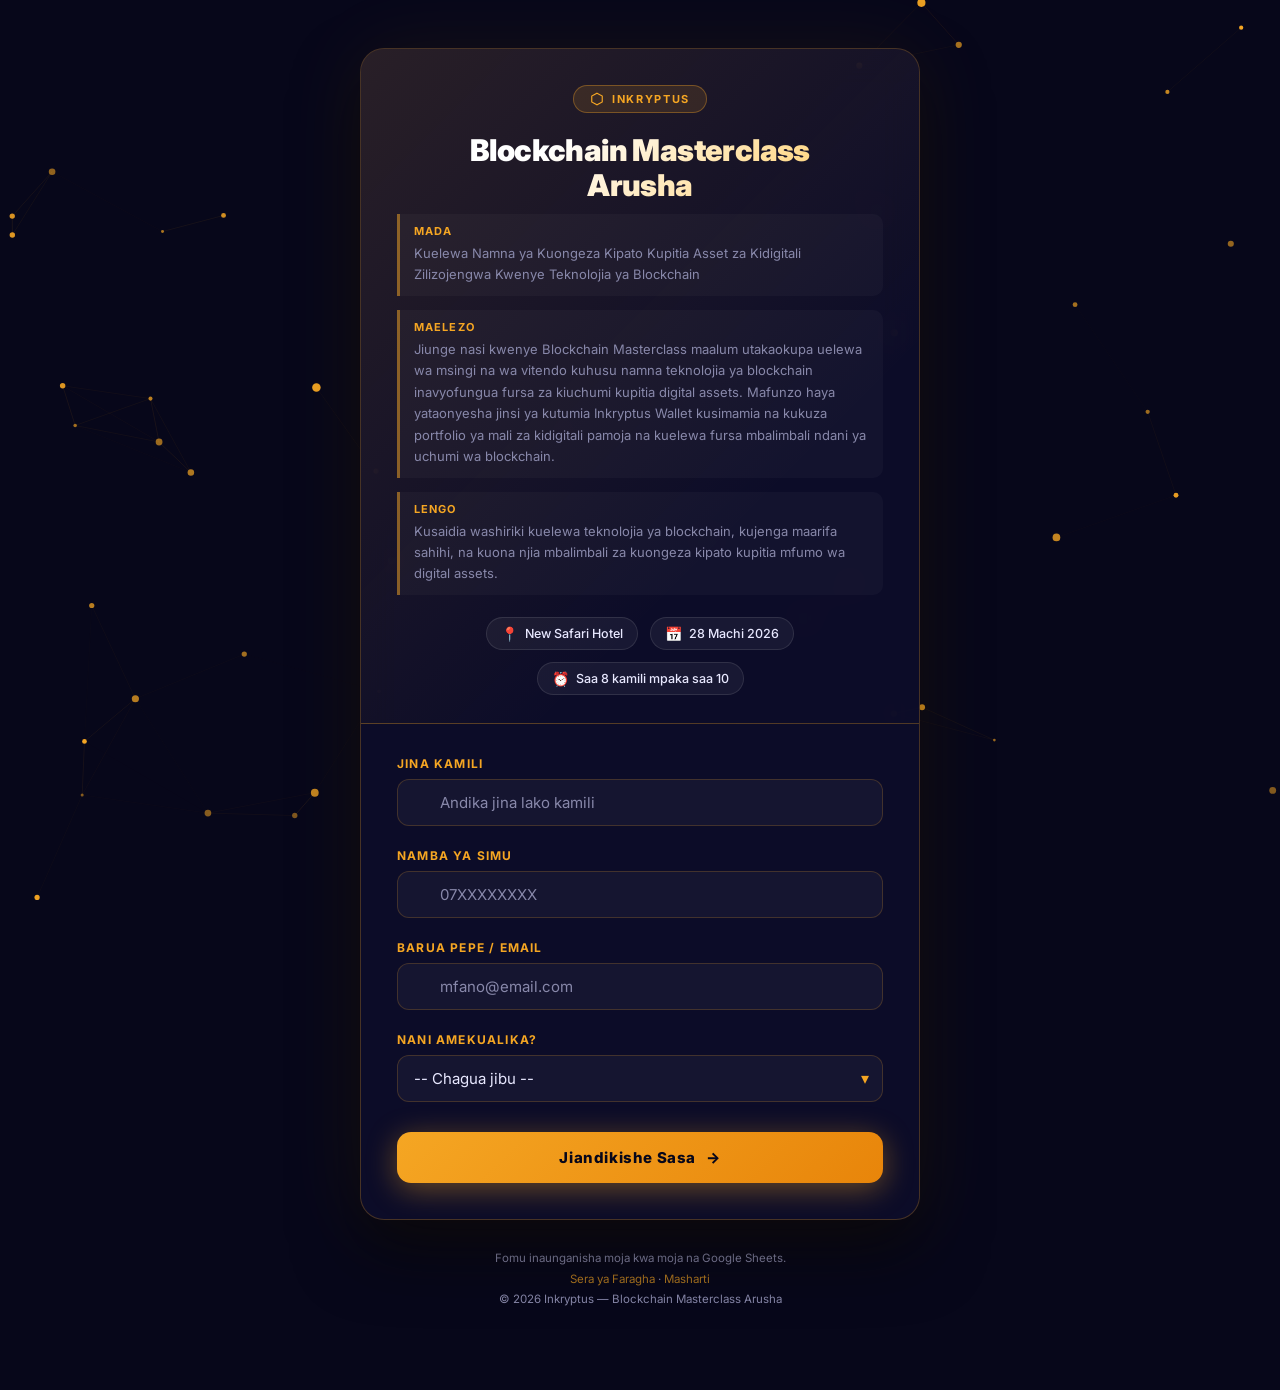
==== registration.html @ 5f35ef3e "Add files via upload" ====
<!DOCTYPE html>
<html lang="sw">
<head>
  <meta charset="UTF-8" />
  <meta name="viewport" content="width=device-width, initial-scale=1.0" />
  <title>Blockchain Masterclass Arusha – Jiandikishe</title>
  <link href="https://fonts.googleapis.com/css2?family=Inter:wght@300;400;500;600;700;800;900&display=swap" rel="stylesheet" />
  <style>
    *, *::before, *::after { box-sizing: border-box; margin: 0; padding: 0; }

    :root {
      --gold:    #f5a623;
      --gold-lt: #ffc857;
      --dark:    #07071a;
      --card:    #0e0e2c;
      --border:  rgba(245, 166, 35, 0.25);
      --text:    #e8e8ff;
      --muted:   #8888aa;
      --green:   #00e5a0;
    }

    html { scroll-behavior: smooth; }

    body {
      font-family: 'Inter', sans-serif;
      background: var(--dark);
      color: var(--text);
      min-height: 100vh;
      overflow-x: hidden;
    }

    /* ── animated canvas background ── */
    #hero-canvas {
      position: fixed;
      inset: 0;
      z-index: 0;
      pointer-events: none;
    }

    /* ── page layout ── */
    .page {
      position: relative;
      z-index: 1;
      display: flex;
      flex-direction: column;
      align-items: center;
      padding: 48px 16px 80px;
    }

    /* ── glass card ── */
    .card {
      background: rgba(14, 14, 44, 0.80);
      backdrop-filter: blur(18px);
      -webkit-backdrop-filter: blur(18px);
      border: 1px solid var(--border);
      border-radius: 24px;
      width: 100%;
      max-width: 560px;
      overflow: hidden;
      box-shadow: 0 0 80px rgba(245, 166, 35, 0.07), 0 32px 64px rgba(0,0,0,0.55);
    }

    /* ── card header ── */
    .card-header {
      position: relative;
      padding: 36px 36px 28px;
      background: linear-gradient(135deg, rgba(245,166,35,0.12) 0%, rgba(7,7,26,0) 70%);
      border-bottom: 1px solid var(--border);
      text-align: center;
    }

    .brand-badge {
      display: inline-flex;
      align-items: center;
      gap: 8px;
      background: rgba(245,166,35,0.12);
      border: 1px solid rgba(245,166,35,0.35);
      border-radius: 999px;
      padding: 6px 16px;
      font-size: 11px;
      font-weight: 700;
      letter-spacing: 0.15em;
      color: var(--gold);
      text-transform: uppercase;
      margin-bottom: 20px;
    }
    .brand-badge svg { width: 14px; height: 14px; }

    .card-header h1 {
      font-size: clamp(22px, 5vw, 30px);
      font-weight: 900;
      letter-spacing: -0.02em;
      line-height: 1.15;
      background: linear-gradient(135deg, #ffffff 30%, var(--gold-lt) 100%);
      -webkit-background-clip: text;
      -webkit-text-fill-color: transparent;
      background-clip: text;
      margin-bottom: 12px;
    }

    .card-header p {
      font-size: 13.5px;
      color: var(--muted);
      line-height: 1.65;
      max-width: 420px;
      margin: 0 auto 22px;
    }

    .event-meta {
      display: flex;
      justify-content: center;
      flex-wrap: wrap;
      gap: 12px;
    }

    .meta-pill {
      display: flex;
      align-items: center;
      gap: 7px;
      background: rgba(255,255,255,0.05);
      border: 1px solid rgba(255,255,255,0.1);
      border-radius: 999px;
      padding: 7px 14px;
      font-size: 12.5px;
      color: var(--text);
      font-weight: 500;
    }
    .meta-pill .dot {
      width: 7px; height: 7px;
      border-radius: 50%;
      background: var(--green);
      box-shadow: 0 0 8px var(--green);
      flex-shrink: 0;
    }
    .meta-pill .icon { font-size: 14px; }

    /* ── form body ── */
    .card-body { padding: 32px 36px 36px; }

    .field { margin-bottom: 22px; }

    label {
      display: block;
      font-size: 12px;
      font-weight: 700;
      letter-spacing: 0.1em;
      text-transform: uppercase;
      color: var(--gold);
      margin-bottom: 8px;
    }

    .input-wrap {
      position: relative;
      display: flex;
      align-items: center;
    }
    .input-wrap .input-icon {
      position: absolute;
      left: 14px;
      color: var(--muted);
      font-size: 16px;
      pointer-events: none;
    }

    input[type="text"],
    input[type="tel"],
    input[type="email"] {
      width: 100%;
      background: rgba(255,255,255,0.04);
      border: 1px solid rgba(245,166,35,0.2);
      border-radius: 12px;
      color: var(--text);
      font-family: inherit;
      font-size: 15px;
      padding: 13px 16px 13px 42px;
      outline: none;
      transition: border-color 0.2s, box-shadow 0.2s, background 0.2s;
    }
    input::placeholder { color: var(--muted); }
    input:focus {
      border-color: var(--gold);
      background: rgba(245,166,35,0.05);
      box-shadow: 0 0 0 3px rgba(245,166,35,0.12);
    }
    input:valid:not(:placeholder-shown) {
      border-color: rgba(0, 229, 160, 0.5);
    }

    /* ── header description sections ── */
    .header-desc {
      text-align: left;
      margin-bottom: 22px;
      display: flex;
      flex-direction: column;
      gap: 14px;
    }
    .desc-section {
      background: rgba(255,255,255,0.03);
      border-left: 3px solid rgba(245,166,35,0.5);
      border-radius: 0 10px 10px 0;
      padding: 10px 14px;
    }
    .desc-label {
      display: block;
      font-size: 11px;
      font-weight: 700;
      letter-spacing: 0.1em;
      text-transform: uppercase;
      color: var(--gold);
      margin-bottom: 5px;
    }
    .desc-section p {
      font-size: 13px;
      color: var(--muted);
      line-height: 1.65;
      max-width: none;
      margin: 0;
    }

    /* ── select dropdown ── */
    .select-wrap {
      position: relative;
    }
    .select-wrap::after {
      content: '▾';
      position: absolute;
      right: 14px;
      top: 50%;
      transform: translateY(-50%);
      color: var(--gold);
      font-size: 16px;
      pointer-events: none;
    }
    select {
      width: 100%;
      background: rgba(255,255,255,0.04);
      border: 1px solid rgba(245,166,35,0.2);
      border-radius: 12px;
      color: var(--text);
      font-family: inherit;
      font-size: 15px;
      padding: 13px 40px 13px 16px;
      outline: none;
      appearance: none;
      -webkit-appearance: none;
      cursor: pointer;
      transition: border-color 0.2s, box-shadow 0.2s, background 0.2s;
    }
    select:focus {
      border-color: var(--gold);
      background: rgba(245,166,35,0.05);
      box-shadow: 0 0 0 3px rgba(245,166,35,0.12);
    }
    select option {
      background: #0e0e2c;
      color: var(--text);
      padding: 10px;
    }
    select option:disabled { color: var(--muted); }

    /* ── submit button ── */
    .btn-submit {
      width: 100%;
      margin-top: 8px;
      padding: 16px;
      border: none;
      border-radius: 14px;
      background: linear-gradient(135deg, #f5a623 0%, #e8850a 100%);
      color: #07071a;
      font-family: inherit;
      font-size: 15px;
      font-weight: 800;
      letter-spacing: 0.04em;
      cursor: pointer;
      position: relative;
      overflow: hidden;
      transition: transform 0.15s, box-shadow 0.2s, filter 0.2s;
      box-shadow: 0 6px 30px rgba(245,166,35,0.4);
    }
    .btn-submit::before {
      content: '';
      position: absolute;
      inset: 0;
      background: linear-gradient(135deg, rgba(255,255,255,0.2) 0%, transparent 60%);
      opacity: 0;
      transition: opacity 0.2s;
    }
    .btn-submit:hover { transform: translateY(-2px); box-shadow: 0 10px 40px rgba(245,166,35,0.55); filter: brightness(1.05); }
    .btn-submit:hover::before { opacity: 1; }
    .btn-submit:active { transform: translateY(0); }

    .btn-submit .btn-inner {
      display: flex;
      align-items: center;
      justify-content: center;
      gap: 10px;
    }
    .btn-submit .arrow {
      display: inline-block;
      transition: transform 0.2s;
    }
    .btn-submit:hover .arrow { transform: translateX(5px); }

    /* ── success overlay ── */
    .success-screen {
      display: none;
      padding: 60px 36px;
      text-align: center;
    }
    .success-screen.visible { display: block; }
    .card-body.hidden { display: none; }

    .checkmark-circle {
      width: 80px; height: 80px;
      border-radius: 50%;
      background: rgba(0,229,160,0.12);
      border: 2px solid var(--green);
      display: flex; align-items: center; justify-content: center;
      margin: 0 auto 24px;
      animation: pop 0.4s cubic-bezier(0.34,1.56,0.64,1);
    }
    @keyframes pop {
      from { transform: scale(0); opacity: 0; }
      to   { transform: scale(1); opacity: 1; }
    }
    .checkmark-circle svg { width: 36px; height: 36px; }

    .success-screen h2 {
      font-size: 24px;
      font-weight: 800;
      color: #fff;
      margin-bottom: 10px;
    }
    .success-screen p {
      font-size: 14px;
      color: var(--muted);
      line-height: 1.7;
      max-width: 340px;
      margin: 0 auto;
    }

    /* ── footer ── */
    .footer {
      margin-top: 28px;
      text-align: center;
      font-size: 11.5px;
      color: var(--muted);
      line-height: 1.8;
    }
    .footer a { color: rgba(245,166,35,0.7); text-decoration: none; }
    .footer a:hover { color: var(--gold); }

    /* ── CORS note banner ── */
    .cors-note {
      background: rgba(245,166,35,0.08);
      border: 1px solid rgba(245,166,35,0.2);
      border-radius: 10px;
      padding: 10px 14px;
      font-size: 12px;
      color: var(--muted);
      margin-bottom: 24px;
      line-height: 1.6;
      display: none; /* shown only if JS submit method is used */
    }

    @media (max-width: 480px) {
      .card-header, .card-body { padding-left: 22px; padding-right: 22px; }
      .success-screen { padding: 40px 22px; }
    }
  </style>
</head>
<body>

<!-- animated blockchain network background -->
<canvas id="hero-canvas"></canvas>

<div class="page">
  <div class="card">

    <!-- ════ HEADER ════ -->
    <div class="card-header">
      <div class="brand-badge">
        <!-- hex icon -->
        <svg viewBox="0 0 24 24" fill="none" stroke="currentColor" stroke-width="2">
          <path d="M12 2l9 5v10l-9 5-9-5V7z"/>
        </svg>
        INKRYPTUS
      </div>

      <h1>Blockchain Masterclass<br/>Arusha</h1>

      <div class="header-desc">
        <div class="desc-section">
          <span class="desc-label">Mada</span>
          <p>Kuelewa Namna ya Kuongeza Kipato Kupitia Asset za Kidigitali Zilizojengwa Kwenye Teknolojia ya Blockchain</p>
        </div>
        <div class="desc-section">
          <span class="desc-label">Maelezo</span>
          <p>Jiunge nasi kwenye Blockchain Masterclass maalum utakaokupa uelewa wa msingi na wa vitendo kuhusu namna teknolojia ya blockchain inavyofungua fursa za kiuchumi kupitia digital assets. Mafunzo haya yataonyesha jinsi ya kutumia Inkryptus Wallet kusimamia na kukuza portfolio ya mali za kidigitali pamoja na kuelewa fursa mbalimbali ndani ya uchumi wa blockchain.</p>
        </div>
        <div class="desc-section">
          <span class="desc-label">Lengo</span>
          <p>Kusaidia washiriki kuelewa teknolojia ya blockchain, kujenga maarifa sahihi, na kuona njia mbalimbali za kuongeza kipato kupitia mfumo wa digital assets.</p>
        </div>
      </div>

      <div class="event-meta">
        <div class="meta-pill"><span class="icon">📍</span> New Safari Hotel</div>
        <div class="meta-pill"><span class="icon">📅</span> 28 Machi 2026</div>
        <div class="meta-pill"><span class="icon">⏰</span> Saa 8 kamili mpaka saa 10</div>
      </div>
    </div>

    <!-- ════ FORM BODY ════ -->
    <!--
      IMPORTANT: Google Forms blocks direct CORS POST from external domains.
      The form below uses a hidden iframe target so the page does NOT reload/show CORS error.
      Responses still land in your Google Sheet.
    -->
    <div class="card-body" id="form-body">

      <form
        id="reg-form"
        action="https://docs.google.com/forms/d/e/1FAIpQLSeRY7WX7ybjezkA2uPOrx9lRqA30jNGh1IuWtohwqlj7t0ISw/formResponse"
        method="POST"
        target="hidden-iframe"
        novalidate
      >
        <!-- hidden iframe absorbs Google's redirect response -->
        <iframe name="hidden-iframe" style="display:none;" aria-hidden="true"></iframe>

        <!-- JINA KAMILI -->
        <div class="field">
          <label for="full-name">Jina Kamili</label>
          <div class="input-wrap">
           
            <input
              id="full-name"
              type="text"
              name="entry.750183267"
              placeholder="Andika jina lako kamili"
              required
              autocomplete="name"
            />
          </div>
        </div>

        <!-- NAMBA YA SIMU -->
        <div class="field">
          <label for="phone">Namba ya Simu</label>
          <div class="input-wrap">
            
            <input
              id="phone"
              type="tel"
              name="entry.1461109588"
              placeholder="07XXXXXXXX"
              required
              autocomplete="tel"
            />
          </div>
        </div>

        <!-- BARUA PEPE / EMAIL -->
        <div class="field">
          <label for="email">Barua Pepe / Email</label>
          <div class="input-wrap">
          
            <input
              id="email"
              type="email"
              name="entry.1255278913"
              placeholder="mfano@email.com"
              required
              autocomplete="email"
            />
          </div>
        </div>

        <!-- NANI AMEKUALIKA? -->
        <div class="field">
          <label for="invited">Nani Amekualika?</label>
          <div class="select-wrap">
            <select id="invited" name="entry.1408619273" required>
              <option value="" disabled selected>-- Chagua jibu --</option>
              <option value="NIMEONA MTANDAONI">Nimeona Mtandaoni</option>
              <option value="AMENIALIKA MTU">Amenialika Mtu</option>
              <option value="MIMI NI MTUMIAJI WA INKRYPTUS">Mimi ni Mtumiaji wa Inkryptus</option>
            </select>
          </div>
        </div>

        <button type="submit" class="btn-submit">
          <span class="btn-inner">
            Jiandikishe Sasa
            <span class="arrow">→</span>
          </span>
        </button>

      </form>
    </div>

    <!-- ════ SUCCESS SCREEN ════ -->
    <div class="success-screen" id="success-screen">
      <div class="checkmark-circle">
        <svg viewBox="0 0 24 24" fill="none" stroke="#00e5a0" stroke-width="2.5" stroke-linecap="round" stroke-linejoin="round">
          <polyline points="20 6 9 17 4 12"/>
        </svg>
      </div>
      <h2>Umefanikiwa! 🎉</h2>
      <p>
        Usajili wako umekubaliwa. Tutakutumia maelezo zaidi hivi karibuni.<br/><br/>
        Tunakusubiri <strong>28 Machi 2026</strong> — New Safari Hotel, Arusha.
      </p>
    </div>

  </div><!-- /card -->

  <div class="footer">
    Fomu inaunganisha moja kwa moja na Google Sheets.<br/>
    <a href="https://policies.google.com/privacy" target="_blank" rel="noopener">Sera ya Faragha</a> ·
    <a href="https://policies.google.com/terms" target="_blank" rel="noopener">Masharti</a><br/>
    &copy; 2026 Inkryptus — Blockchain Masterclass Arusha
  </div>
</div><!-- /page -->

<script>
  /* ── blockchain node animation ── */
  (function () {
    const canvas = document.getElementById('hero-canvas');
    const ctx = canvas.getContext('2d');
    let W, H, nodes;

    function resize() {
      W = canvas.width  = window.innerWidth;
      H = canvas.height = window.innerHeight;
    }

    function makeNodes(n) {
      return Array.from({ length: n }, () => ({
        x: Math.random() * W,
        y: Math.random() * H,
        vx: (Math.random() - 0.5) * 0.5,
        vy: (Math.random() - 0.5) * 0.5,
        r: Math.random() * 2.5 + 1,
        pulse: Math.random() * Math.PI * 2,
      }));
    }

    function draw() {
      ctx.clearRect(0, 0, W, H);
      const GOLD  = 'rgba(245,166,35,';
      const CONN  = 160; // max connection distance
      nodes.forEach(n => {
        n.x += n.vx; n.y += n.vy; n.pulse += 0.025;
        if (n.x < 0 || n.x > W) n.vx *= -1;
        if (n.y < 0 || n.y > H) n.vy *= -1;
      });
      // edges
      for (let i = 0; i < nodes.length; i++) {
        for (let j = i + 1; j < nodes.length; j++) {
          const dx = nodes[i].x - nodes[j].x;
          const dy = nodes[i].y - nodes[j].y;
          const d  = Math.sqrt(dx * dx + dy * dy);
          if (d < CONN) {
            ctx.beginPath();
            ctx.moveTo(nodes[i].x, nodes[i].y);
            ctx.lineTo(nodes[j].x, nodes[j].y);
            ctx.strokeStyle = GOLD + (0.15 * (1 - d / CONN)) + ')';
            ctx.lineWidth = 0.7;
            ctx.stroke();
          }
        }
      }
      // nodes
      nodes.forEach(n => {
        const glow = Math.sin(n.pulse) * 0.5 + 0.5;
        ctx.beginPath();
        ctx.arc(n.x, n.y, n.r + glow, 0, Math.PI * 2);
        ctx.fillStyle = GOLD + (0.5 + glow * 0.5) + ')';
        ctx.fill();
      });
      requestAnimationFrame(draw);
    }

    resize();
    nodes = makeNodes(55);
    draw();
    window.addEventListener('resize', () => { resize(); nodes = makeNodes(55); });
  }());

  /* ── form submission with success screen ── */
  const form    = document.getElementById('reg-form');
  const body    = document.getElementById('form-body');
  const success = document.getElementById('success-screen');
  const iframe  = document.querySelector('iframe[name="hidden-iframe"]');

  form.addEventListener('submit', function (e) {
    // basic client-side validation
    const name     = form.querySelector('[name="entry.750183267"]').value.trim();
    const phone    = form.querySelector('[name="entry.1461109588"]').value.trim();
    const email    = form.querySelector('[name="entry.1255278913"]').value.trim();
    const invited  = form.querySelector('[name="entry.1408619273"]').value;

    if (!name || !phone || !email || !invited) {
      e.preventDefault();
      alert('Tafadhali jaza sehemu zote kabla ya kuwasilisha.');
      return;
    }

    // show success after iframe loads (Google redirect completes)
    iframe.addEventListener('load', function onLoad() {
      iframe.removeEventListener('load', onLoad);
      body.classList.add('hidden');
      success.classList.add('visible');
    });
    // fallback: show success after 3 s if iframe event doesn't fire
    setTimeout(function () {
      if (!success.classList.contains('visible')) {
        body.classList.add('hidden');
        success.classList.add('visible');
      }
    }, 3000);
  });
</script>

</body>
</html>
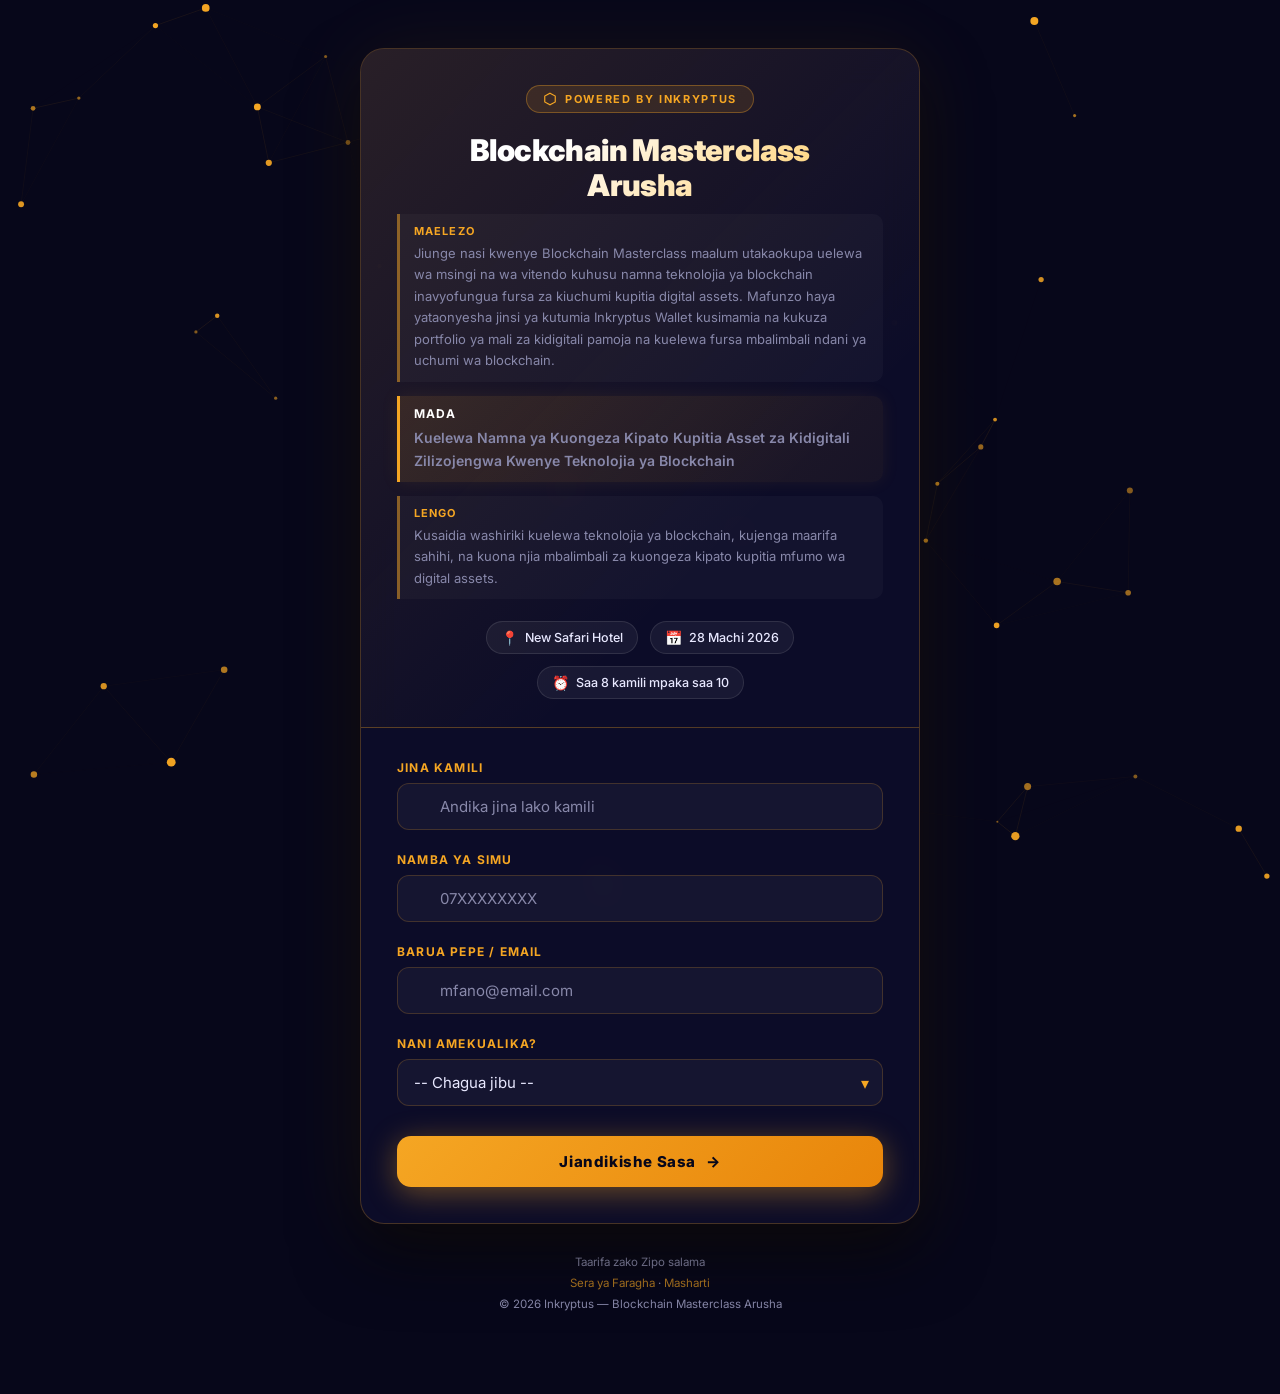
==== commit 50df25ce: "Update registration.html with personal styling changes" ====
--- a/registration.html
+++ b/registration.html
@@ -209,6 +209,22 @@
       color: var(--gold);
       margin-bottom: 5px;
     }
+    .desc-section--highlight {
+      background: linear-gradient(135deg, rgba(245,166,35,0.13) 0%, rgba(245,166,35,0.05) 100%);
+      border-left: 3px solid var(--gold);
+      border-radius: 0 10px 10px 0;
+      box-shadow: 0 0 18px rgba(245,166,35,0.08);
+    }
+    .desc-section--highlight .desc-label {
+      color: #ffffff;
+      font-size: 12px;
+    }
+    .desc-section--highlight p {
+      color: #ffffff;
+      font-weight: 600;
+      font-size: 14px !important;
+    }
+
     .desc-section p {
       font-size: 13px;
       color: var(--muted);
@@ -384,19 +400,19 @@
         <svg viewBox="0 0 24 24" fill="none" stroke="currentColor" stroke-width="2">
           <path d="M12 2l9 5v10l-9 5-9-5V7z"/>
         </svg>
-        INKRYPTUS
+        POWERED BY INKRYPTUS
       </div>
 
       <h1>Blockchain Masterclass<br/>Arusha</h1>
 
       <div class="header-desc">
-        <div class="desc-section">
-          <span class="desc-label">Mada</span>
-          <p>Kuelewa Namna ya Kuongeza Kipato Kupitia Asset za Kidigitali Zilizojengwa Kwenye Teknolojia ya Blockchain</p>
-        </div>
         <div class="desc-section">
           <span class="desc-label">Maelezo</span>
           <p>Jiunge nasi kwenye Blockchain Masterclass maalum utakaokupa uelewa wa msingi na wa vitendo kuhusu namna teknolojia ya blockchain inavyofungua fursa za kiuchumi kupitia digital assets. Mafunzo haya yataonyesha jinsi ya kutumia Inkryptus Wallet kusimamia na kukuza portfolio ya mali za kidigitali pamoja na kuelewa fursa mbalimbali ndani ya uchumi wa blockchain.</p>
+        </div>
+        <div class="desc-section desc-section--highlight">
+          <span class="desc-label">Mada</span>
+          <p>Kuelewa Namna ya Kuongeza Kipato Kupitia Asset za Kidigitali Zilizojengwa Kwenye Teknolojia ya Blockchain</p>
         </div>
         <div class="desc-section">
           <span class="desc-label">Lengo</span>
@@ -517,7 +533,7 @@
   </div><!-- /card -->
 
   <div class="footer">
-    Fomu inaunganisha moja kwa moja na Google Sheets.<br/>
+    Taarifa zako Zipo salama<br/>
     <a href="https://policies.google.com/privacy" target="_blank" rel="noopener">Sera ya Faragha</a> ·
     <a href="https://policies.google.com/terms" target="_blank" rel="noopener">Masharti</a><br/>
     &copy; 2026 Inkryptus — Blockchain Masterclass Arusha
